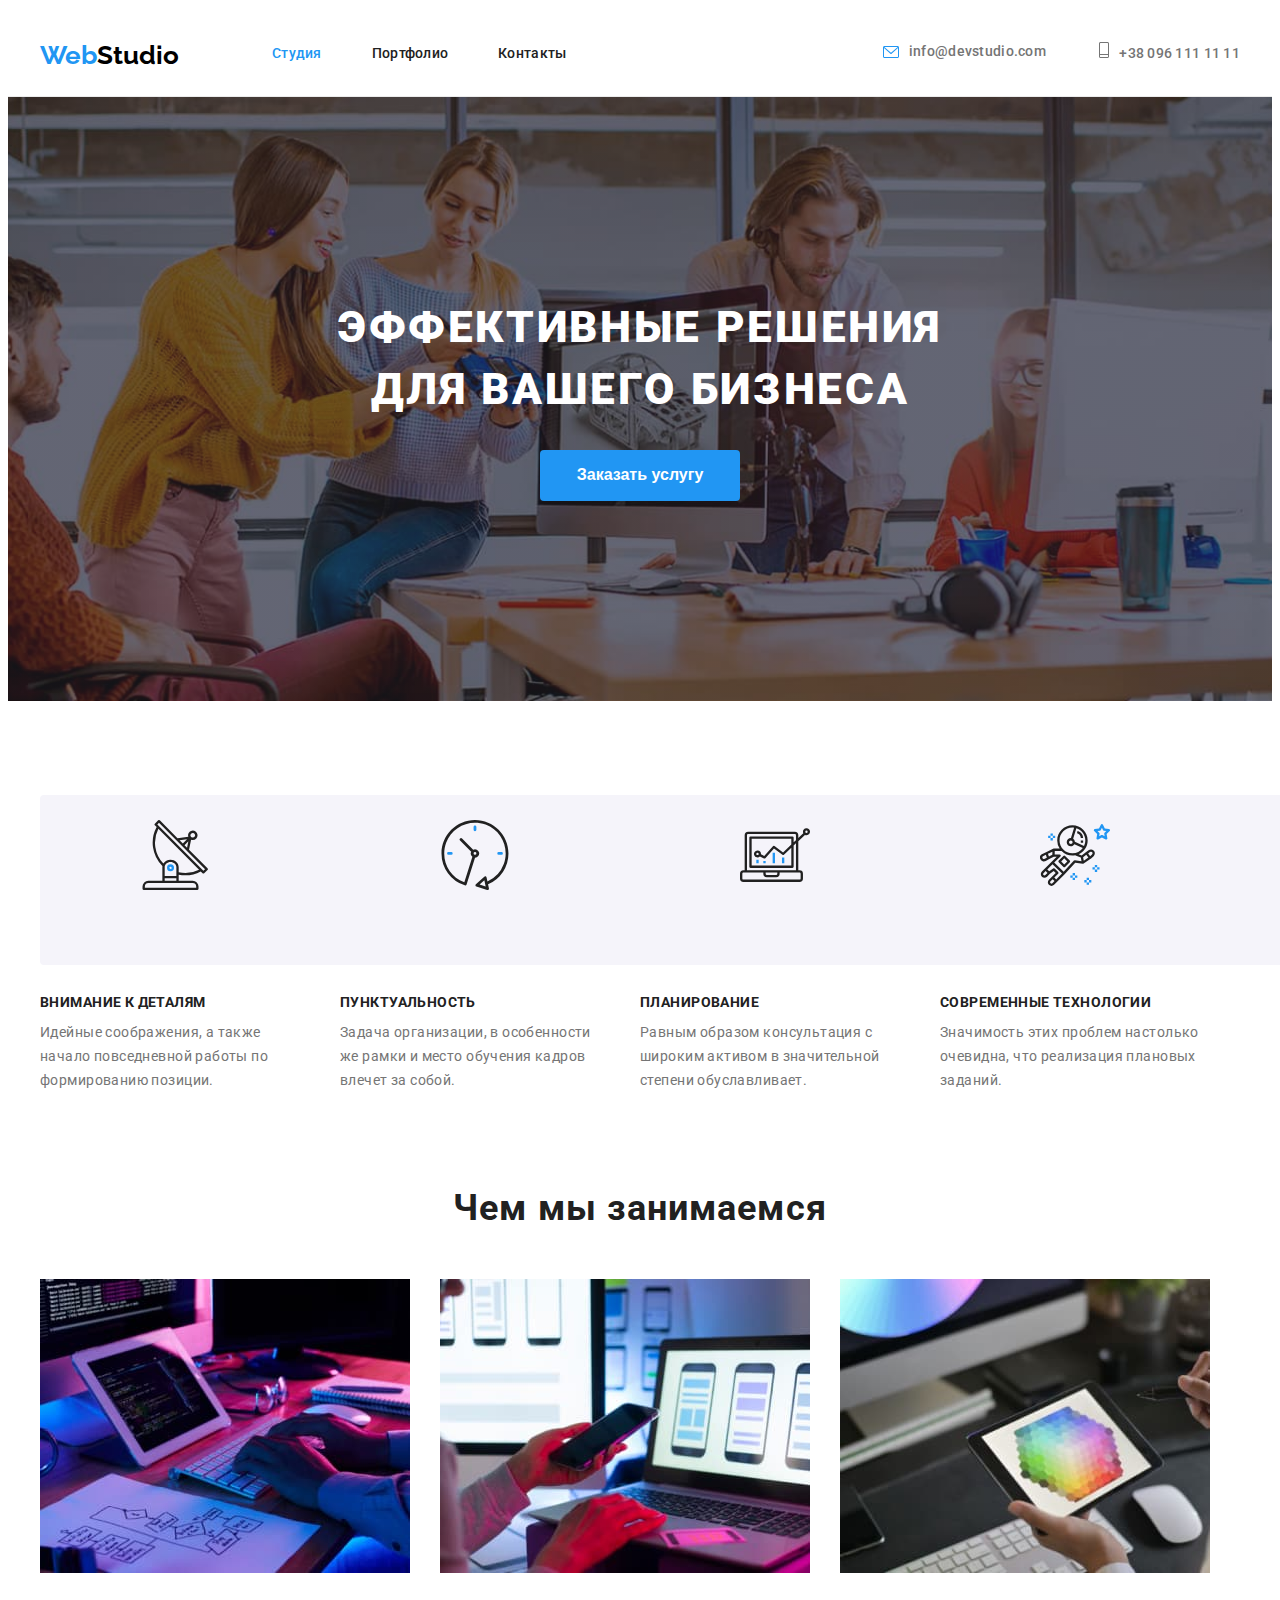
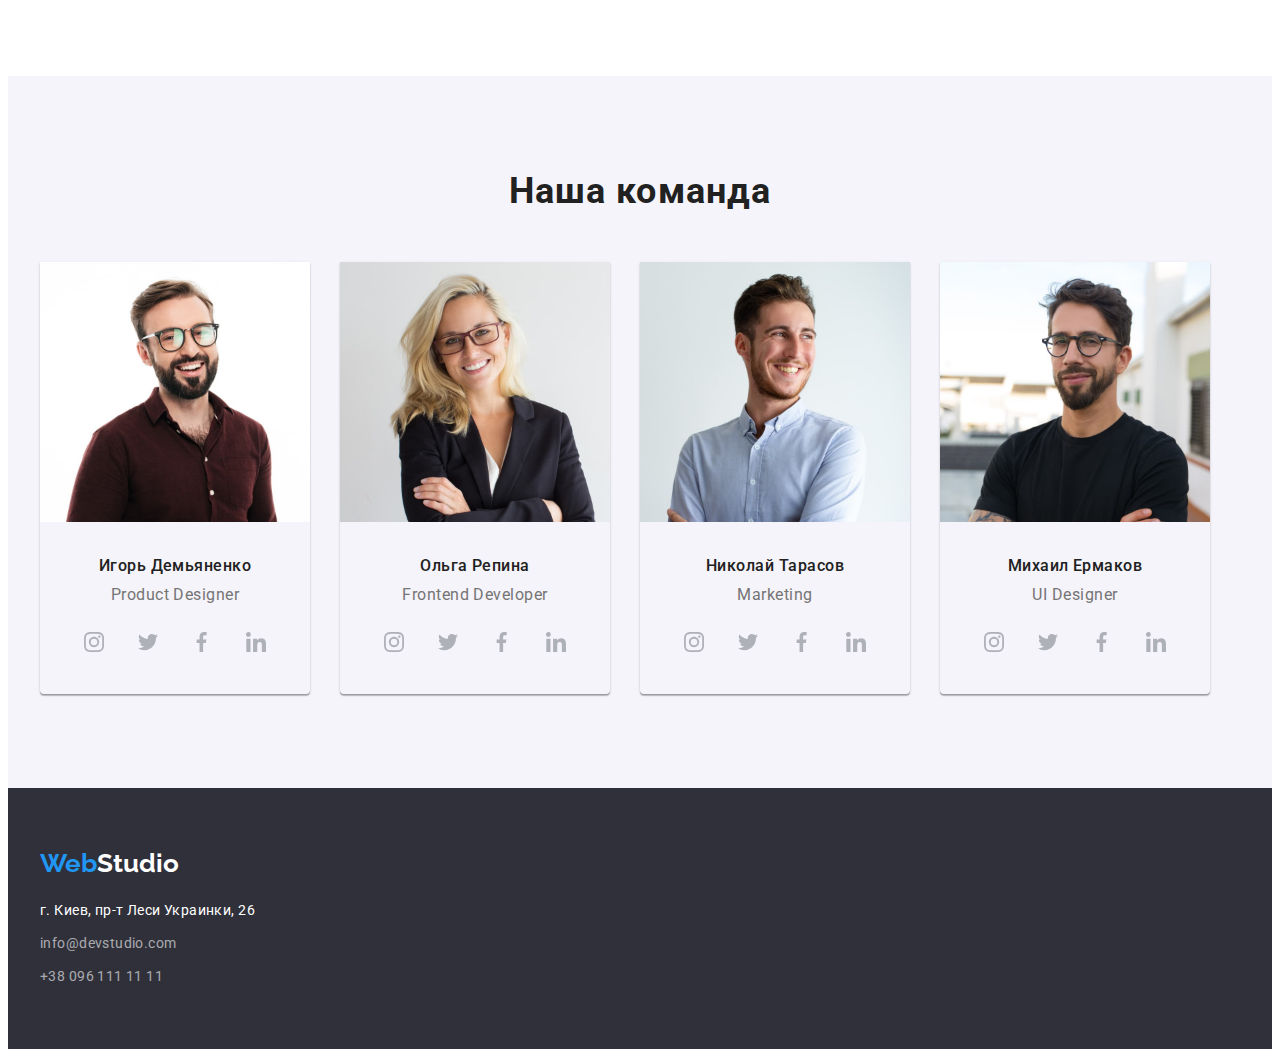
==== index.html @ ce4484c9 "начал расставлять иконки" ====
<!DOCTYPE html>
<html lang="ru">
<head>
    <meta charset="UTF-8">
    <meta http-equiv="X-UA-Compatible" content="IE=edge">
    <meta name="viewport" content="width=device-width, initial-scale=1.0">
        <title>Студия</title>
    <link rel="preconnect" href="https://fonts.gstatic.com" crossorigin>
    <link href="https://fonts.googleapis.com/css2?family=Raleway:ital,wght@0,700;1,700&family=Roboto:ital,wght@0,400;0,500;0,700;0,900;1,400;1,500;1,700;1,900&display=swap" rel="stylesheet"/>
    <link rel="stylesheet" href="https://cdnjs.cloudflare.com/ajax/libs/modern-normalize/1.1.0/modern-normalize.min.css"
        integrity="sha512-wpPYUAdjBVSE4KJnH1VR1HeZfpl1ub8YT/NKx4PuQ5NmX2tKuGu6U/JRp5y+Y8XG2tV+wKQpNHVUX03MfMFn9Q=="
        crossorigin="anonymous" referrerpolicy="no-referrer" />
    <link rel="stylesheet" href="./css/styles.css" />
</head>
<body>
<!--Шапка сайта-->
<header class="header">
    <div class="container header-container">
    <nav class="main-nav">
        <a href="./index.html" class="logo">
            <span class="web" lang="en">Web</span><span lang="en" class="studio">Studio</span>
        </a>

        <ul class="site-nav">
            <li class="nav-item"><a class="activ-page title" href="./index.html">Студия</a></li>
            <li class="nav-item"><a class="title" href="./portfolio.html">Портфолио</a></li>
            <li class="nav-item"><a class="title" href="">Контакты</a></li>
        </ul>
    </nav>
    <div class="header-contacts">
        <ul class="contacts">
            <li class="contacts-item">
                <a class="title title-mail" href="mailto:info@devstudio.com">
                    <svg class="icon-mail">
                        <use href="./images/sprite.svg#icon-mail" width="16" height="16"></use>
                    </svg>
                    info@devstudio.com
                </a>
            </li>
            <li class="contacts-item">
                <a class="title" href="tel:+380961111111">
                    <svg class="icon-phone">
                    <use href="./images/sprite.svg#icon-phone" width="16" height="16"></use>
                    </svg>
                    +38 096 111 11 11
                </a>
            </li>
        </ul>
    </div>
    </div>
</header>
<!--Основной контент-->
<main>
    <!--Герой-->
    <section class="hero">
       <div class="container hero-container">
        <h1 class="hero-title">Эффективные решения<br> для вашего бизнеса</h1>
        <button type="button" class="button-primary">Заказать услугу</button>
        </div>
    </section> 
    <!--Преимущества--> 
    <section class="section features">
        <div class="container features-container">
        <ul class="features-list">
            <li>
                <div class="icon-box">
                    <svg class="icon-antenna">
                        <use href="./images/sprite.svg#icon-antenna" width="70" height="70"></use>
                    </svg>
                </div>
                <h3 class="features-title">Внимание к деталям</h3>
                <p>
                    Идейные соображения, а также начало повседневной работы по формированию позиции.
                </p>
            </li>
            <li>
                <div class="icon-box">
                    <svg class="icon-antenna">
                        <use href="./images/sprite.svg#icon-clock" width="70" height="70"></use>
                    </svg>
                </div>
                <h3 class="features-title">Пунктуальность</h3>
                <p>
                    Задача организации, в особенности же рамки и место обучения кадров влечет за собой.
                </p>
            </li>
            <li>
                <div class="icon-box">
                    <svg class="icon-antenna">
                        <use href="./images/sprite.svg#icon-laptop" width="70" height="70"></use>
                    </svg>
                </div>
                <h3 class="features-title">Планирование</h3>
                <p>
                    Равным образом консультация с широким активом в значительной степени обуславливает.
                </p>
            </li>
            <li>
                <div class="icon-box">
                    <svg class="icon-antenna">
                        <use href="./images/sprite.svg#icon-astronaut" width="70" height="70"></use>
                    </svg>
                </div>
                <h3 class="features-title">Современные технологии</h3>
                <p>
                    Значимость этих проблем настолько очевидна, что реализация плановых заданий.
                </p>
            </li>

        </ul>
        </div>
    </section> 
    <!--Чем мы занимаемся-->
    <section class="section work">
        <div class="container work-container">
        <h2 class="work-name">Чем мы занимаемся</h2>
            <ul class="work-title">
                <li>
                    <img src="./images/box1.jpg" alt="Вёрстка" width="370"/>
                </li>
                <li>
                    <img src="./images/box2.jpg" alt="Маркетинг" width="370"/>
                </li>
                <li>
                    <img src="./images/box3.jpg" alt="Дизайн" width="370"/>
                </li>
            </ul>
            </div>
    </section>
    <!--Команда-->
    <section class="section team">
        <div class="container">
        <h2>Наша команда</h2>
        <ul class="team-list">
           <li class="teammate">
               <img src="./images/img.jpg" alt="продуктовый дизайнер" width="270"/>
               <div class="team-name">
               <h3>Игорь Демьяненко</h3>
               <p lang="en">
                Product Designer
               </p>
            <ul class="teammate-social-list list">
                <li class="teammate-social-item">
                    <a href="" class="teammate-social-link">
                        <svg class="teammate-social-icon" width="20" height="20">
                            <use href="./images/sprite.svg#icon-instagram"></use>
                        </svg>
                    </a>
                </li>
                <li class="teammate-social-item">
                    <a href="" class="teammate-social-link">
                        <svg class="teammate-social-icon" width="20" height="20">
                            <use href="./images/sprite.svg#icon-twitter"></use>
                        </svg></a>
                </li>
                <li class="teammate-social-item">
                    <a href="" class="teammate-social-link">
                        <svg class="teammate-social-icon" width="20" height="20">
                            <use href="./images/sprite.svg#icon-facebook"></use>
                        </svg></a>
                </li>
                <li class="teammate-social-item">
                    <a href="" class="teammate-social-link">
                        <svg class="teammate-social-icon" width="20" height="20">
                            <use href="./images/sprite.svg#icon-linkedin"></use>
                        </svg></a>
                </li>
            </ul>
            </div>
           </li> 
            <li class="teammate">
               <img src="./images/img1.jpg" alt="фронт энд разработчик" width="270"/>
            <div class="team-name">   
               <h3>Ольга Репина</h3>
               <p lang="en">
                Frontend Developer
               </p>
            <ul class="teammate-social-list list">
                <li class="teammate-social-item">
                    <a href="" class="teammate-social-link">
                        <svg class="teammate-social-icon" width="20" height="20">
                            <use href="./images/sprite.svg#icon-instagram"></use>
                        </svg>
                    </a>
                </li>
                <li class="teammate-social-item">
                    <a href="" class="teammate-social-link">
                        <svg class="teammate-social-icon" width="20" height="20">
                            <use href="./images/sprite.svg#icon-twitter"></use>
                        </svg></a>
                </li>
                <li class="teammate-social-item">
                    <a href="" class="teammate-social-link">
                        <svg class="teammate-social-icon" width="20" height="20">
                            <use href="./images/sprite.svg#icon-facebook"></use>
                        </svg></a>
                </li>
                <li class="teammate-social-item">
                    <a href="" class="teammate-social-link">
                        <svg class="teammate-social-icon" width="20" height="20">
                            <use href="./images/sprite.svg#icon-linkedin"></use>
                        </svg></a>
                </li>
            </ul>
            </div>
           </li>
            <li class="teammate">
               <img src="./images/img2.jpg" alt="маркетолог" width="270"/>
            <div class="team-name">   
               <h3>Николай Тарасов</h3>
               <p lang="en">
                Marketing
               </p>
            <ul class="teammate-social-list list">
                <li class="teammate-social-item">
                    <a href="" class="teammate-social-link">
                        <svg class="teammate-social-icon" width="20" height="20">
                            <use href="./images/sprite.svg#icon-instagram"></use>
                        </svg>
                    </a>
                </li>
                <li class="teammate-social-item">
                    <a href="" class="teammate-social-link">
                        <svg class="teammate-social-icon" width="20" height="20">
                            <use href="./images/sprite.svg#icon-twitter"></use>
                        </svg></a>
                </li>
                <li class="teammate-social-item">
                    <a href="" class="teammate-social-link">
                        <svg class="teammate-social-icon" width="20" height="20">
                            <use href="./images/sprite.svg#icon-facebook"></use>
                        </svg></a>
                </li>
                <li class="teammate-social-item">
                    <a href="" class="teammate-social-link">
                        <svg class="teammate-social-icon" width="20" height="20">
                            <use href="./images/sprite.svg#icon-linkedin"></use>
                        </svg></a>
                </li>
            </ul>
            </div>
           </li>
            <li class="teammate">
            <img src="./images/img3.jpg" alt="графический дизайнер" width="270"/>
           <div class="team-name">
            <h3>Михаил Ермаков</h3>
            <p lang="en">
                UI Designer
            </p>
            <ul class="teammate-social-list list">
                <li class="teammate-social-item">
                    <a href="" class="teammate-social-link">
                        <svg class="teammate-social-icon" width="20" height="20">
                            <use href="./images/sprite.svg#icon-instagram"></use>
                        </svg>
                    </a>
                </li>
                <li class="teammate-social-item">
                    <a href="" class="teammate-social-link">
                        <svg class="teammate-social-icon" width="20" height="20">
                            <use href="./images/sprite.svg#icon-twitter"></use>
                        </svg></a>
                </li>
                <li class="teammate-social-item">
                    <a href="" class="teammate-social-link">
                        <svg class="teammate-social-icon" width="20" height="20">
                            <use href="./images/sprite.svg#icon-facebook"></use>
                        </svg></a>
                </li>
                <li class="teammate-social-item">
                    <a href="" class="teammate-social-link">
                        <svg class="teammate-social-icon" width="20" height="20">
                            <use href="./images/sprite.svg#icon-linkedin"></use>
                        </svg></a>
                </li>
            </ul>
        </div>
            </li>
        </ul>
        </div>
    </section>
</main>

<!--Футер-->
<footer class="footer">
    <div class="container">
    <a href="./index.html" class="logo footer-logo">
        <span class="web" lang="en">Web</span><span lang="en" class="studio">Studio</span>
    </a>
    <ul class="footer-list">
        <li><address class="address">г. Киев, пр-т Леси Украинки, 26</address></li>
        <li><a href="mailto:info@devstudio.com" class="footer-contacts">info@devstudio.com</a></li>
        <li><a href="tel:+380961111111" class="footer-contacts">+38 096 111 11 11</a></li>
    </ul>
    </div>
</footer>
</body>
</html>
---- css/styles.css ----
:root {
  --primary-bg-color: white;
  --secondary-bg-color: #2f303a;
  --tertiary-bg-color: #f5f4fa;
  --primary-text-color: #757575;
  --secondary-text-color: #212121;
  --accent-color: #2196f3;
  --tertiary-text-color: #ffffff;
}
h1,
h2,
h3,
h4,
h5,
h6 {
  color: var(--secondary-text-color);
  margin: 0;
}
img {
  max-width: 100%;
  height: auto;
}
p {
  margin: 0;
}
ul {
  margin: 0;
  padding: 0;
}
a {
  text-decoration: none;
}
.section {
  padding-top: 94px;
  padding-bottom: 94px;
}
.container {
  width: 1200px;
  padding-left: 15px;
  padding-right: 15px;
  margin: 0 auto;
}
body {
  background-color: var(--primary-bg-color);
  color: var(--primary-text-color);

  font-family: Roboto, sans-serif;
}
li {
  list-style-type: none;
}
/*Header*/
.header {
  border-bottom: 1px solid #ececec;
}
.header-container {
  display: flex;
  align-items: center;
}
.main-nav {
  display: flex;
  align-items: center;
}
.logo {
  display: block;
  font-family: Raleway;
  font-weight: bold;
  font-size: 26px;
  line-height: 1.2;
  color: #000;

  margin-right: 93px;
  padding-top: 32px;
  padding-bottom: 25px;
}
.web {
  color: var(--accent-color);
}
.site-nav {
  display: flex;
}
.site-nav .title {
  font-weight: 500;
  font-size: 14px;
  line-height: 1.14;
  letter-spacing: 0.02em;
  color: var(--secondary-text-color);

  padding-top: 32px;
  padding-bottom: 32px;
}
.nav-item {
  margin-right: 50px;
}
.nav-item:last-child {
  margin-right: 0;
}
.site-nav .title:focus {
  color: var(--accent-color);
}
.site-nav .title:hover {
  color: var(--accent-color);
}
.contacts {
  display: flex;
  align-items: center;
}
.header-contacts {
  margin-left: auto;
}
.contacts-item {
  margin-right: 50px;
}
.contacts-item:last-child {
  margin-right: 0;
}

.contacts .title {
  color: var(--primary-text-color);
  font-weight: 500;
  font-size: 14px;
  line-height: 1.14;
  letter-spacing: 0.02em;

  padding-top: 32px;
  padding-bottom: 32px;
}
.contacts .title:focus {
  color: var(--accent-color);
}
.contacts .title:hover {
  color: var(--accent-color);
}
.site-nav .activ-page {
  color: var(--accent-color);
}
.icon-mail {
  width: 16px;
  height: 16px;
  fill: currentColor;
  margin-right: 10px;
}
.title-mail {
  display: flex;
  align-items: center;
}
.icon-phone {
  width: 16px;
  height: 16px;
  fill: currentColor;
  margin-right: 4px;
}

/*Hero*/
.hero {
  background-color: var(--secondary-bg-color);
  margin: 0;
  padding-top: 200px;
  padding-bottom: 200px;
  background-image: linear-gradient(
      to right,
      rgba(47, 48, 58, 0.4),
      rgba(47, 48, 58, 0.4)
    ),
    url("../images/hero-bg.jpg");
  background-repeat: no-repeat;
  background-position: center;
  background-size: cover;
}
.hero-container {
  text-align: center;
}
.hero-title {
  padding-bottom: 30px;
}
.hero .hero-title {
  font-weight: 900;
  font-size: 44px;
  line-height: 1.4;
  text-align: center;
  letter-spacing: 0.06em;
  text-transform: uppercase;
  color: var(--tertiary-text-color);
}
.button-primary {
  font-weight: bold;
  font-size: 16px;
  line-height: 1.9;
  color: var(--tertiary-text-color);
  background-color: var(--accent-color);
  cursor: pointer;

  min-width: 200px;
  padding-top: 10px;
  padding-bottom: 10px;
  padding-right: 32px;
  padding-left: 32px;
  border-radius: 4px;
  border: none;
}
/*Features*/
.features-list {
  display: flex;
}
.features h3 {
  font-weight: bold;
  font-size: 14px;
  line-height: 1.14;
  letter-spacing: 0.03em;
  text-transform: uppercase;
}
.features p {
  font-size: 14px;
  line-height: 1.71;
  letter-spacing: 0.03em;
}
.features-list li {
  width: 270px;
}
.features-list li:not(:last-child) {
  margin-right: 30px;
}
.features-title {
  margin-bottom: 10px;
}
.icon-box {
  width: 270px;
  height: 120px;
  padding-top: 25px;
  padding-bottom: 25px;
  padding-left: 100px;
  padding-right: 100px;
  margin-bottom: 30px;
  border-radius: 4px;
  background-color: var(--tertiary-bg-color);
}
/*Work*/
.work,
.team h2 {
  font-weight: bold;
  font-size: 36px;
  line-height: 1.17;
  text-align: center;
  letter-spacing: 0.03em;

  padding-top: 0;
}
.work-container h2 {
  margin-bottom: 50px;
}
.work-name {
  font-weight: bold;
  font-size: 36px;
  line-height: 1, 17;
  text-align: center;
  letter-spacing: 0.03em;
}
.work-title {
  display: flex;
}
.work-title li:not(:last-child) {
  margin-right: 30px;
}
/*Team*/
.team {
  background-color: var(--tertiary-bg-color);
}
.team h2 {
  margin-bottom: 50px;
}
.team-list {
  display: flex;
}
.team-list .teammate:not(:last-child) {
  margin-right: 30px;
}
.team-list .teammate {
  box-shadow: 0px 1px 3px rgba(0, 0, 0, 0.12), 0px 1px 1px rgba(0, 0, 0, 0.14),
    0px 2px 1px rgba(0, 0, 0, 0.2);
  border-radius: 0px 0px 4px 4px;
}
.team h3 {
  font-weight: 500;
  font-size: 16px;
  line-height: 1.2;
  text-align: center;
  letter-spacing: 0.03em;
  margin-bottom: 10px;
}
.team p {
  font-size: 16px;
  line-height: 1.2;
  text-align: center;
  letter-spacing: 0.03em;
  margin-bottom: 16px;
}
.team-name {
  padding-top: 30px;
  padding-bottom: 30px;
}
.teammate-social-list {
  display: flex;
  justify-content: center;
}
.teammate-social-item {
  width: 44px;
  height: 44px;
}
.teammate-social-item + .teammate-social-item {
  margin-left: 10px;
}
.teammate-social-link {
  width: 100%;
  height: 100%;
  border-radius: 50%;
  display: flex;
  align-items: center;
  justify-content: center;
  fill: #afb1b8;
}
.teammate-social-link:hover,
.teammate-social-link:focus {
  background-color: var(--accent-color);
}

.teammate-social-link:hover .teammate-social-icon,
.teammate-social-link:focus .teammate-social-icon {
  fill: var(--tertiary-text-color);
}

/*Footer*/
.footer {
  background-color: var(--secondary-bg-color);
  padding-top: 60px;
  padding-bottom: 60px;
}

.footer .logo {
  display: block;
  margin-bottom: 20px;
}
.footer-logo {
  padding: 0;
}
.footer .studio {
  color: var(--tertiary-text-color);
}
.address {
  font-style: normal;
  font-size: 14px;
  line-height: 1.71;
  letter-spacing: 0.03em;
  color: var(--tertiary-text-color);
}
.footer-contacts {
  font-size: 14px;
  line-height: 1.71;
  letter-spacing: 0.03em;
  color: rgba(255, 255, 255, 0.6);
}
.footer-list li:not(:last-child) {
  padding-bottom: 9px;
}
/*Portfolio page*/

/*buttons*/
.btn-portfolio {
  display: flex;
  justify-content: center;
  margin-bottom: 50px;
}
.btn-portfolio li:not(:last-child) {
  margin-right: 8px;
}
.filter {
  background-color: var(--tertiary-bg-color);
  color: var(--secondary-text-color);

  font-family: inherit;
  font-style: normal;
  font-weight: 500;
  font-size: 16px;
  line-height: 1.62;
  text-align: center;
  letter-spacing: 0.03em;
  cursor: pointer;

  display: block;
  padding-top: 6px;
  padding-bottom: 6px;
  padding-right: 22px;
  padding-left: 22px;
  border-radius: 4px;
  border: none;
}
.activ,
.filter:focus,
.filter:hover {
  background-color: var(--accent-color);
  color: var(--tertiary-text-color);
}

.exmpls {
  display: flex;
  flex-wrap: wrap;
}
.exmpls li {
  width: 370px;
  border: 1px solid #eeeeee;
  margin-right: 30px;
  margin-bottom: 30px;
}
.exmpls li:nth-child(3n) {
  margin-right: 0;
}
.exmpls li:nth-last-child(-n + 3) {
  margin-bottom: 0;
}
.exmpls-about {
  padding-top: 20px;
  padding-bottom: 20px;
  padding-right: 24px;
  padding-left: 24px;
}
.project h3 {
  font-weight: bold;
  font-size: 18px;
  line-height: 2;
  letter-spacing: 0.06em;
}
.project p {
  font-size: 16px;
  line-height: 1.87;
  letter-spacing: 0.03em;
  color: var(--primary-text-color);
}
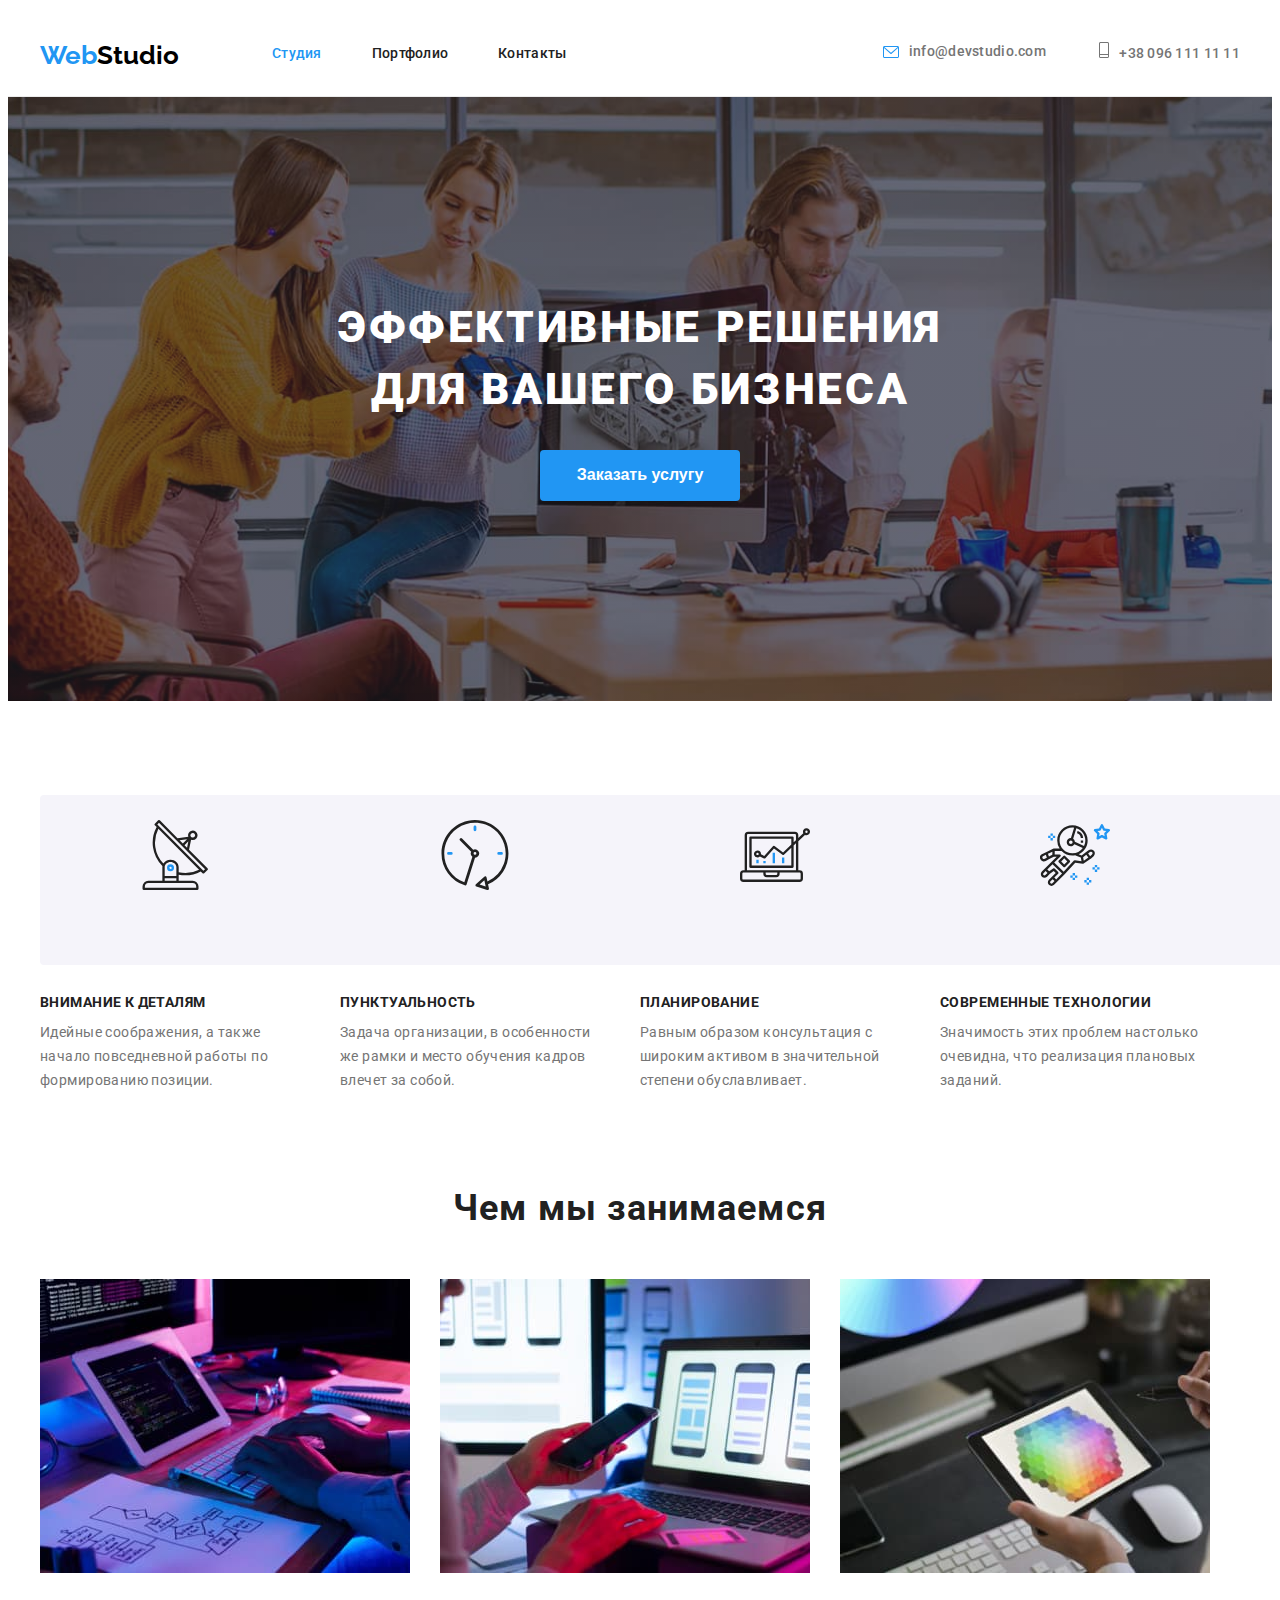
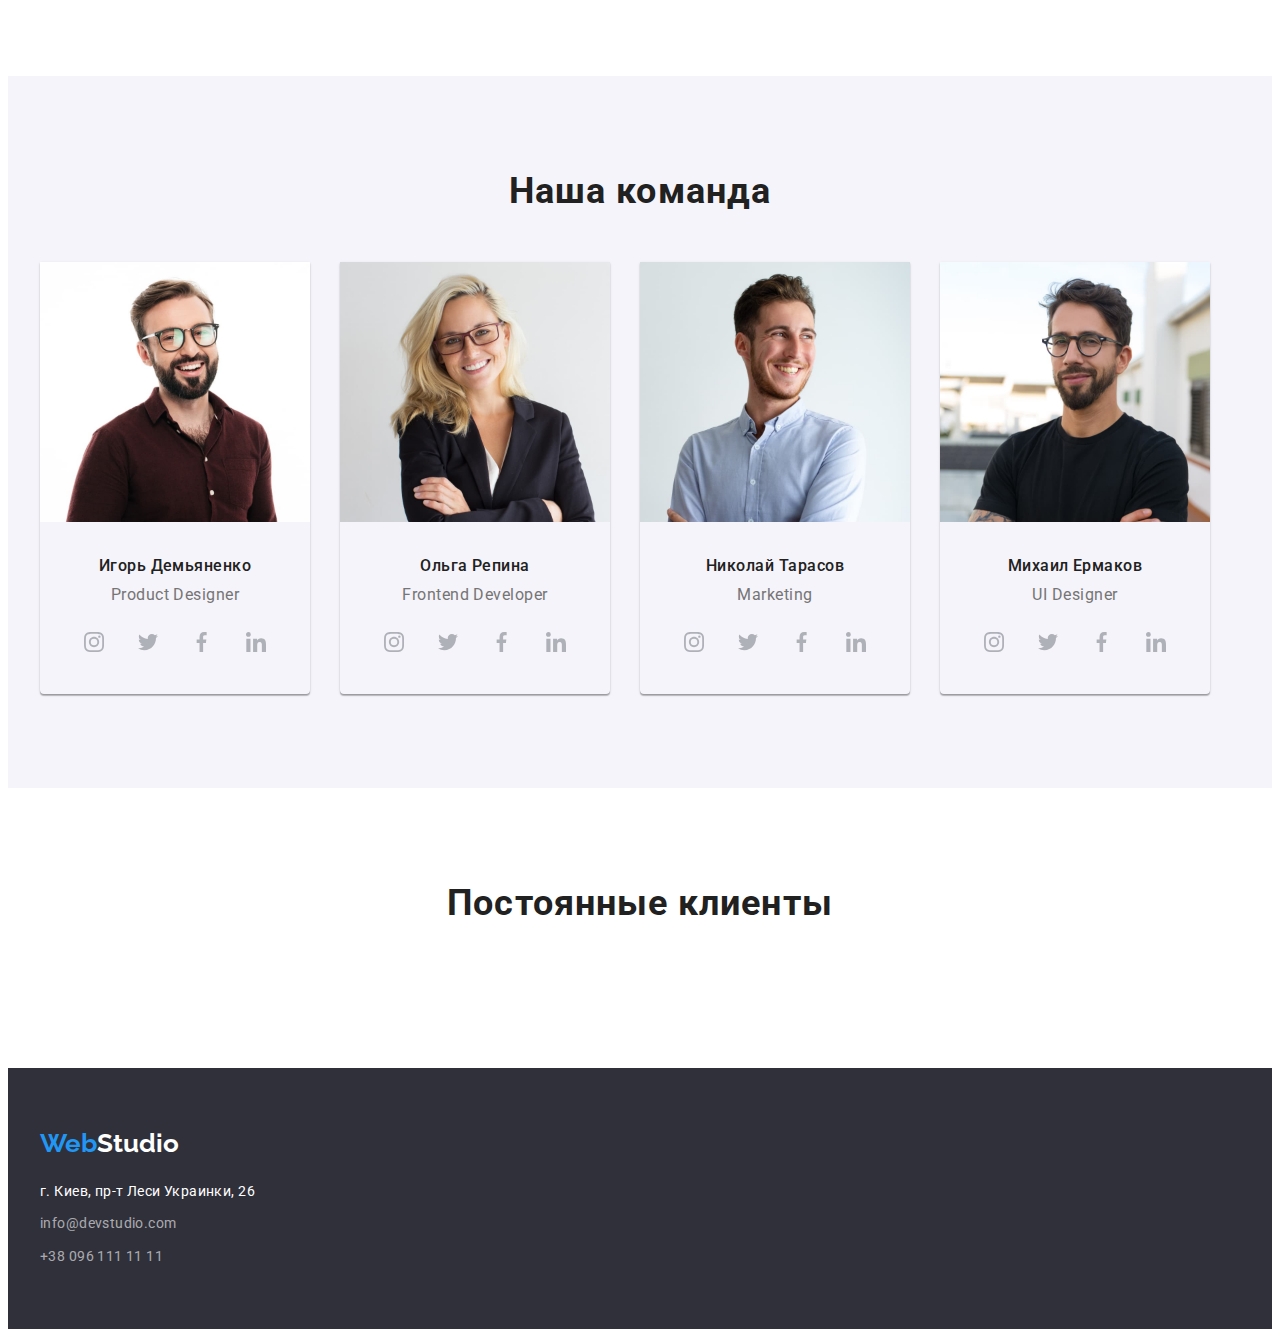
==== commit 5ea234fa: "правки" ====
--- a/index.html
+++ b/index.html
@@ -279,6 +279,18 @@
         </ul>
         </div>
     </section>
+    <section class="section">
+        <h2 class="clients">Постоянные клиенты</h2>
+        <ul>
+            <li></li>
+            <li></li>
+            <li></li>
+            <li></li>
+            <li></li>
+            <li></li>
+        </ul>
+    </section>
+
 </main>
 
 <!--Футер-->
--- a/css/styles.css
+++ b/css/styles.css
@@ -327,6 +327,16 @@
 .teammate-social-link:focus .teammate-social-icon {
   fill: var(--tertiary-text-color);
 }
+/*Clients*/
+.clients {
+  font-weight: bold;
+  font-size: 36px;
+  line-height: 1.17;
+  text-align: center;
+  letter-spacing: 0.03em;
+  color: var(--secondary-text-color);
+  margin-bottom: 50px;
+}
 
 /*Footer*/
 .footer {
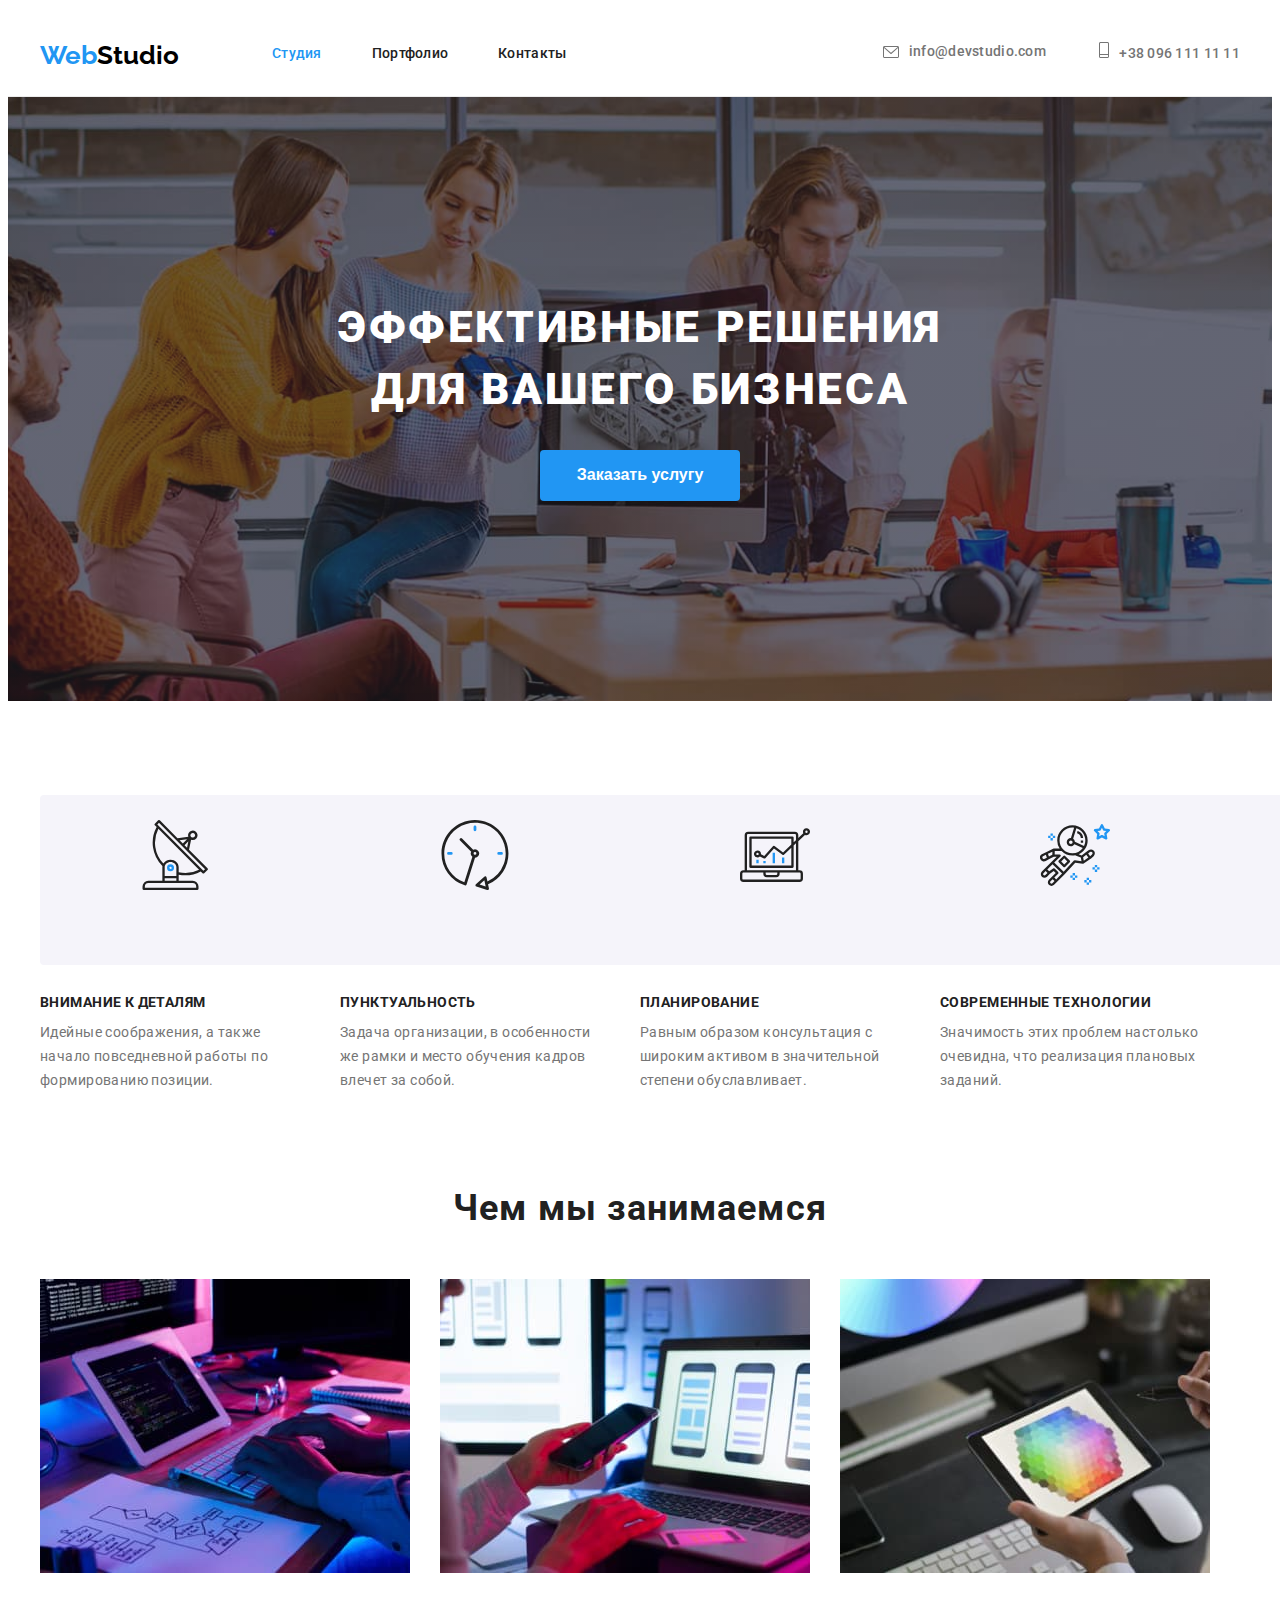
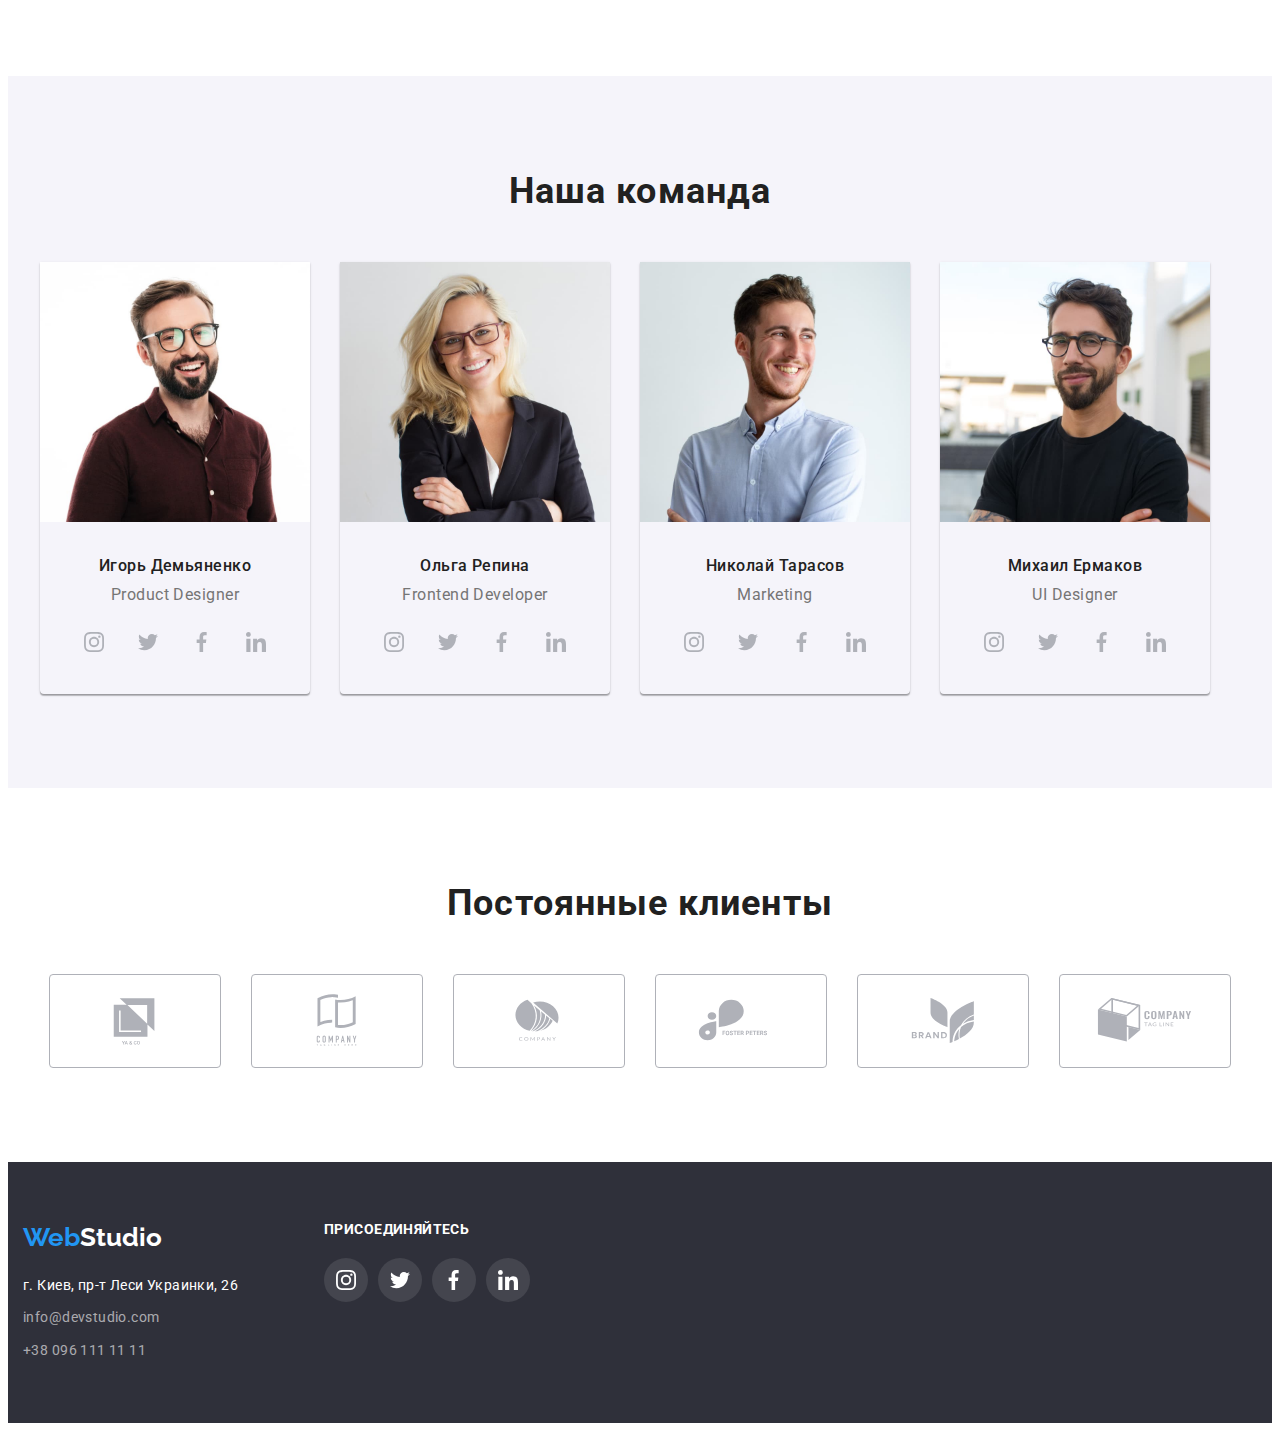
==== commit 749aec5f: "finish" ====
--- a/index.html
+++ b/index.html
@@ -32,7 +32,7 @@
             <li class="contacts-item">
                 <a class="title title-mail" href="mailto:info@devstudio.com">
                     <svg class="icon-mail">
-                        <use href="./images/sprite.svg#icon-mail" width="16" height="16"></use>
+                        <use href="./images/icons.svg#icon-mail" width="16" height="16"></use>
                     </svg>
                     info@devstudio.com
                 </a>
@@ -40,7 +40,7 @@
             <li class="contacts-item">
                 <a class="title" href="tel:+380961111111">
                     <svg class="icon-phone">
-                    <use href="./images/sprite.svg#icon-phone" width="16" height="16"></use>
+                    <use href="./images/icons.svg#icon-phone" width="16" height="16"></use>
                     </svg>
                     +38 096 111 11 11
                 </a>
@@ -65,7 +65,7 @@
             <li>
                 <div class="icon-box">
                     <svg class="icon-antenna">
-                        <use href="./images/sprite.svg#icon-antenna" width="70" height="70"></use>
+                        <use href="./images/icons.svg#icon-antenna" width="70" height="70"></use>
                     </svg>
                 </div>
                 <h3 class="features-title">Внимание к деталям</h3>
@@ -76,7 +76,7 @@
             <li>
                 <div class="icon-box">
                     <svg class="icon-antenna">
-                        <use href="./images/sprite.svg#icon-clock" width="70" height="70"></use>
+                        <use href="./images/icons.svg#icon-clock" width="70" height="70"></use>
                     </svg>
                 </div>
                 <h3 class="features-title">Пунктуальность</h3>
@@ -87,7 +87,7 @@
             <li>
                 <div class="icon-box">
                     <svg class="icon-antenna">
-                        <use href="./images/sprite.svg#icon-laptop" width="70" height="70"></use>
+                        <use href="./images/icons.svg#icon-laptop" width="70" height="70"></use>
                     </svg>
                 </div>
                 <h3 class="features-title">Планирование</h3>
@@ -98,7 +98,7 @@
             <li>
                 <div class="icon-box">
                     <svg class="icon-antenna">
-                        <use href="./images/sprite.svg#icon-astronaut" width="70" height="70"></use>
+                        <use href="./images/icons.svg#icon-astronaut" width="70" height="70"></use>
                     </svg>
                 </div>
                 <h3 class="features-title">Современные технологии</h3>
@@ -143,26 +143,26 @@
                 <li class="teammate-social-item">
                     <a href="" class="teammate-social-link">
                         <svg class="teammate-social-icon" width="20" height="20">
-                            <use href="./images/sprite.svg#icon-instagram"></use>
+                            <use href="./images/icons.svg#icon-instagram"></use>
                         </svg>
                     </a>
                 </li>
                 <li class="teammate-social-item">
                     <a href="" class="teammate-social-link">
                         <svg class="teammate-social-icon" width="20" height="20">
-                            <use href="./images/sprite.svg#icon-twitter"></use>
-                        </svg></a>
-                </li>
-                <li class="teammate-social-item">
-                    <a href="" class="teammate-social-link">
-                        <svg class="teammate-social-icon" width="20" height="20">
-                            <use href="./images/sprite.svg#icon-facebook"></use>
-                        </svg></a>
-                </li>
-                <li class="teammate-social-item">
-                    <a href="" class="teammate-social-link">
-                        <svg class="teammate-social-icon" width="20" height="20">
-                            <use href="./images/sprite.svg#icon-linkedin"></use>
+                            <use href="./images/icons.svg#icon-twitter"></use>
+                        </svg></a>
+                </li>
+                <li class="teammate-social-item">
+                    <a href="" class="teammate-social-link">
+                        <svg class="teammate-social-icon" width="20" height="20">
+                            <use href="./images/icons.svg#icon-facebook"></use>
+                        </svg></a>
+                </li>
+                <li class="teammate-social-item">
+                    <a href="" class="teammate-social-link">
+                        <svg class="teammate-social-icon" width="20" height="20">
+                            <use href="./images/icons.svg#icon-linkedin"></use>
                         </svg></a>
                 </li>
             </ul>
@@ -179,26 +179,26 @@
                 <li class="teammate-social-item">
                     <a href="" class="teammate-social-link">
                         <svg class="teammate-social-icon" width="20" height="20">
-                            <use href="./images/sprite.svg#icon-instagram"></use>
+                            <use href="./images/icons.svg#icon-instagram"></use>
                         </svg>
                     </a>
                 </li>
                 <li class="teammate-social-item">
                     <a href="" class="teammate-social-link">
                         <svg class="teammate-social-icon" width="20" height="20">
-                            <use href="./images/sprite.svg#icon-twitter"></use>
-                        </svg></a>
-                </li>
-                <li class="teammate-social-item">
-                    <a href="" class="teammate-social-link">
-                        <svg class="teammate-social-icon" width="20" height="20">
-                            <use href="./images/sprite.svg#icon-facebook"></use>
-                        </svg></a>
-                </li>
-                <li class="teammate-social-item">
-                    <a href="" class="teammate-social-link">
-                        <svg class="teammate-social-icon" width="20" height="20">
-                            <use href="./images/sprite.svg#icon-linkedin"></use>
+                            <use href="./images/icons.svg#icon-twitter"></use>
+                        </svg></a>
+                </li>
+                <li class="teammate-social-item">
+                    <a href="" class="teammate-social-link">
+                        <svg class="teammate-social-icon" width="20" height="20">
+                            <use href="./images/icons.svg#icon-facebook"></use>
+                        </svg></a>
+                </li>
+                <li class="teammate-social-item">
+                    <a href="" class="teammate-social-link">
+                        <svg class="teammate-social-icon" width="20" height="20">
+                            <use href="./images/icons.svg#icon-linkedin"></use>
                         </svg></a>
                 </li>
             </ul>
@@ -215,26 +215,26 @@
                 <li class="teammate-social-item">
                     <a href="" class="teammate-social-link">
                         <svg class="teammate-social-icon" width="20" height="20">
-                            <use href="./images/sprite.svg#icon-instagram"></use>
+                            <use href="./images/icons.svg#icon-instagram"></use>
                         </svg>
                     </a>
                 </li>
                 <li class="teammate-social-item">
                     <a href="" class="teammate-social-link">
                         <svg class="teammate-social-icon" width="20" height="20">
-                            <use href="./images/sprite.svg#icon-twitter"></use>
-                        </svg></a>
-                </li>
-                <li class="teammate-social-item">
-                    <a href="" class="teammate-social-link">
-                        <svg class="teammate-social-icon" width="20" height="20">
-                            <use href="./images/sprite.svg#icon-facebook"></use>
-                        </svg></a>
-                </li>
-                <li class="teammate-social-item">
-                    <a href="" class="teammate-social-link">
-                        <svg class="teammate-social-icon" width="20" height="20">
-                            <use href="./images/sprite.svg#icon-linkedin"></use>
+                            <use href="./images/icons.svg#icon-twitter"></use>
+                        </svg></a>
+                </li>
+                <li class="teammate-social-item">
+                    <a href="" class="teammate-social-link">
+                        <svg class="teammate-social-icon" width="20" height="20">
+                            <use href="./images/icons.svg#icon-facebook"></use>
+                        </svg></a>
+                </li>
+                <li class="teammate-social-item">
+                    <a href="" class="teammate-social-link">
+                        <svg class="teammate-social-icon" width="20" height="20">
+                            <use href="./images/icons.svg#icon-linkedin"></use>
                         </svg></a>
                 </li>
             </ul>
@@ -251,26 +251,26 @@
                 <li class="teammate-social-item">
                     <a href="" class="teammate-social-link">
                         <svg class="teammate-social-icon" width="20" height="20">
-                            <use href="./images/sprite.svg#icon-instagram"></use>
+                            <use href="./images/icons.svg#icon-instagram"></use>
                         </svg>
                     </a>
                 </li>
                 <li class="teammate-social-item">
                     <a href="" class="teammate-social-link">
                         <svg class="teammate-social-icon" width="20" height="20">
-                            <use href="./images/sprite.svg#icon-twitter"></use>
-                        </svg></a>
-                </li>
-                <li class="teammate-social-item">
-                    <a href="" class="teammate-social-link">
-                        <svg class="teammate-social-icon" width="20" height="20">
-                            <use href="./images/sprite.svg#icon-facebook"></use>
-                        </svg></a>
-                </li>
-                <li class="teammate-social-item">
-                    <a href="" class="teammate-social-link">
-                        <svg class="teammate-social-icon" width="20" height="20">
-                            <use href="./images/sprite.svg#icon-linkedin"></use>
+                            <use href="./images/icons.svg#icon-twitter"></use>
+                        </svg></a>
+                </li>
+                <li class="teammate-social-item">
+                    <a href="" class="teammate-social-link">
+                        <svg class="teammate-social-icon" width="20" height="20">
+                            <use href="./images/icons.svg#icon-facebook"></use>
+                        </svg></a>
+                </li>
+                <li class="teammate-social-item">
+                    <a href="" class="teammate-social-link">
+                        <svg class="teammate-social-icon" width="20" height="20">
+                            <use href="./images/icons.svg#icon-linkedin"></use>
                         </svg></a>
                 </li>
             </ul>
@@ -279,15 +279,52 @@
         </ul>
         </div>
     </section>
+    <!--Клиенты-->
     <section class="section">
-        <h2 class="clients">Постоянные клиенты</h2>
-        <ul>
-            <li></li>
-            <li></li>
-            <li></li>
-            <li></li>
-            <li></li>
-            <li></li>
+        <h2 class="client-title">Постоянные клиенты</h2>
+        <ul class="client-list">
+            <li class="client-item">
+                <a href="" class="client-link">
+                    <svg clclient-icon" width="106" height="60">
+                        <use href="./images/icons.svg#icon-client-1"></use>
+                    </svg>
+                </a>
+            </li>
+            <li class="client-item">
+                <a href="" class="client-link">
+                    <svg class="client-icon" width="106" height="60">
+                        <use href="./images/icons.svg#icon-client-2"></use>
+                    </svg>
+                </a>
+            </li>
+            <li class="client-item">
+                <a href="" class="client-link">
+                    <svg class="client-icon" width="106" height="60">
+                        <use href="./images/icons.svg#icon-client-3"></use>
+                    </svg>
+                </a>
+            </li>
+            <li class="client-item">
+                <a href="" class="client-link">
+                    <svg class="client-icon" width="106" height="60">
+                        <use href="./images/icons.svg#icon-client-4"></use>
+                    </svg>
+                </a>
+            </li>
+            <li class="client-item">
+                <a href="" class="client-link">
+                    <svg class="client-icon" width="106" height="60">
+                        <use href="./images/icons.svg#icon-client-5"></use>
+                    </svg>
+                </a>
+            </li>
+            <li class="client-item">
+                <a href="" class="client-link">
+                    <svg class="client-icon" width="106" height="60">
+                        <use href="./images/icons.svg#icon-client-6"></use>
+                    </svg>
+                </a>
+            </li>
         </ul>
     </section>
 
@@ -295,7 +332,7 @@
 
 <!--Футер-->
 <footer class="footer">
-    <div class="container">
+    <div class="container footer-container">
     <a href="./index.html" class="logo footer-logo">
         <span class="web" lang="en">Web</span><span lang="en" class="studio">Studio</span>
     </a>
@@ -305,6 +342,36 @@
         <li><a href="tel:+380961111111" class="footer-contacts">+38 096 111 11 11</a></li>
     </ul>
     </div>
+    <div class="join-container">
+        <h2 class="join-title">ПРИСОЕДИНЯЙТЕСЬ</h2>
+        <ul class="teammate-social-list list">
+            <li class="teammate-social-item">
+                <a href="" class="teammate-social-link join-link">
+                    <svg class="teammate-social-icon join-icon" width="20" height="20">
+                        <use href="./images/icons.svg#icon-instagram"></use>
+                    </svg>
+                </a>
+            </li>
+            <li class="teammate-social-item">
+                <a href="" class="teammate-social-link join-link">
+                    <svg class="teammate-social-icon join-icon" width="20" height="20">
+                        <use href="./images/icons.svg#icon-twitter"></use>
+                    </svg></a>
+            </li>
+            <li class="teammate-social-item">
+                <a href="" class="teammate-social-link join-link">
+                    <svg class="teammate-social-icon join-icon" width="20" height="20">
+                        <use href="./images/icons.svg#icon-facebook"></use>
+                    </svg></a>
+            </li>
+            <li class="teammate-social-item">
+                <a href="" class="teammate-social-link join-link">
+                    <svg class="teammate-social-icon join-icon" width="20" height="20">
+                        <use href="./images/icons.svg#icon-linkedin"></use>
+                    </svg></a>
+            </li>
+        </ul>
+    </div>
 </footer>
 </body>
 </html>--- a/css/styles.css
+++ b/css/styles.css
@@ -153,8 +153,10 @@
 
 /*Hero*/
 .hero {
+  max-width: 1600px;
   background-color: var(--secondary-bg-color);
-  margin: 0;
+  margin-left: auto;
+  margin-right: auto;
   padding-top: 200px;
   padding-bottom: 200px;
   background-image: linear-gradient(
@@ -328,7 +330,7 @@
   fill: var(--tertiary-text-color);
 }
 /*Clients*/
-.clients {
+.client-title {
   font-weight: bold;
   font-size: 36px;
   line-height: 1.17;
@@ -336,6 +338,29 @@
   letter-spacing: 0.03em;
   color: var(--secondary-text-color);
   margin-bottom: 50px;
+}
+.client-list {
+  display: flex;
+  justify-content: center;
+}
+
+.client-item + .client-item {
+  margin-left: 30px;
+}
+.client-link {
+  width: 170px;
+  height: 92px;
+  border: 1px solid #afb1b8;
+  border-radius: 4px;
+  display: flex;
+  align-items: center;
+  justify-content: center;
+  fill: #afb1b8;
+}
+.client-link:hover,
+.client-link:focus {
+  fill: var(--accent-color);
+  border-color: var(--accent-color);
 }
 
 /*Footer*/
@@ -343,6 +368,7 @@
   background-color: var(--secondary-bg-color);
   padding-top: 60px;
   padding-bottom: 60px;
+  display: flex;
 }
 
 .footer .logo {
@@ -371,6 +397,31 @@
 .footer-list li:not(:last-child) {
   padding-bottom: 9px;
 }
+.join-title {
+  font-weight: bold;
+  font-size: 14px;
+  line-height: 1.14;
+  letter-spacing: 0.03em;
+  text-transform: uppercase;
+  color: var(--tertiary-text-color);
+
+  margin-bottom: 20px;
+}
+.footer-container {
+  width: 231px;
+  margin: 0;
+  padding-right: 0;
+}
+.join-container {
+  margin-left: 70px;
+}
+.join-link {
+  background-color: #44454e;
+}
+.join-icon {
+  fill: var(--tertiary-text-color);
+}
+
 /*Portfolio page*/
 
 /*buttons*/
@@ -408,6 +459,8 @@
 .filter:hover {
   background-color: var(--accent-color);
   color: var(--tertiary-text-color);
+  box-shadow: 0px 3px 1px rgba(0, 0, 0, 0.1), 0px 1px 2px rgba(0, 0, 0, 0.08),
+    0px 2px 2px rgba(0, 0, 0, 0.12);
 }
 
 .exmpls {
@@ -444,3 +497,12 @@
   letter-spacing: 0.03em;
   color: var(--primary-text-color);
 }
+.project {
+  display: inline-block;
+  border: 1px solid #eeeeee;
+}
+.project:hover,
+:focus {
+  box-shadow: 0px 1px 1px rgba(0, 0, 0, 0.12), 0px 4px 4px rgba(0, 0, 0, 0.06),
+    1px 4px 6px rgba(0, 0, 0, 0.16);
+}
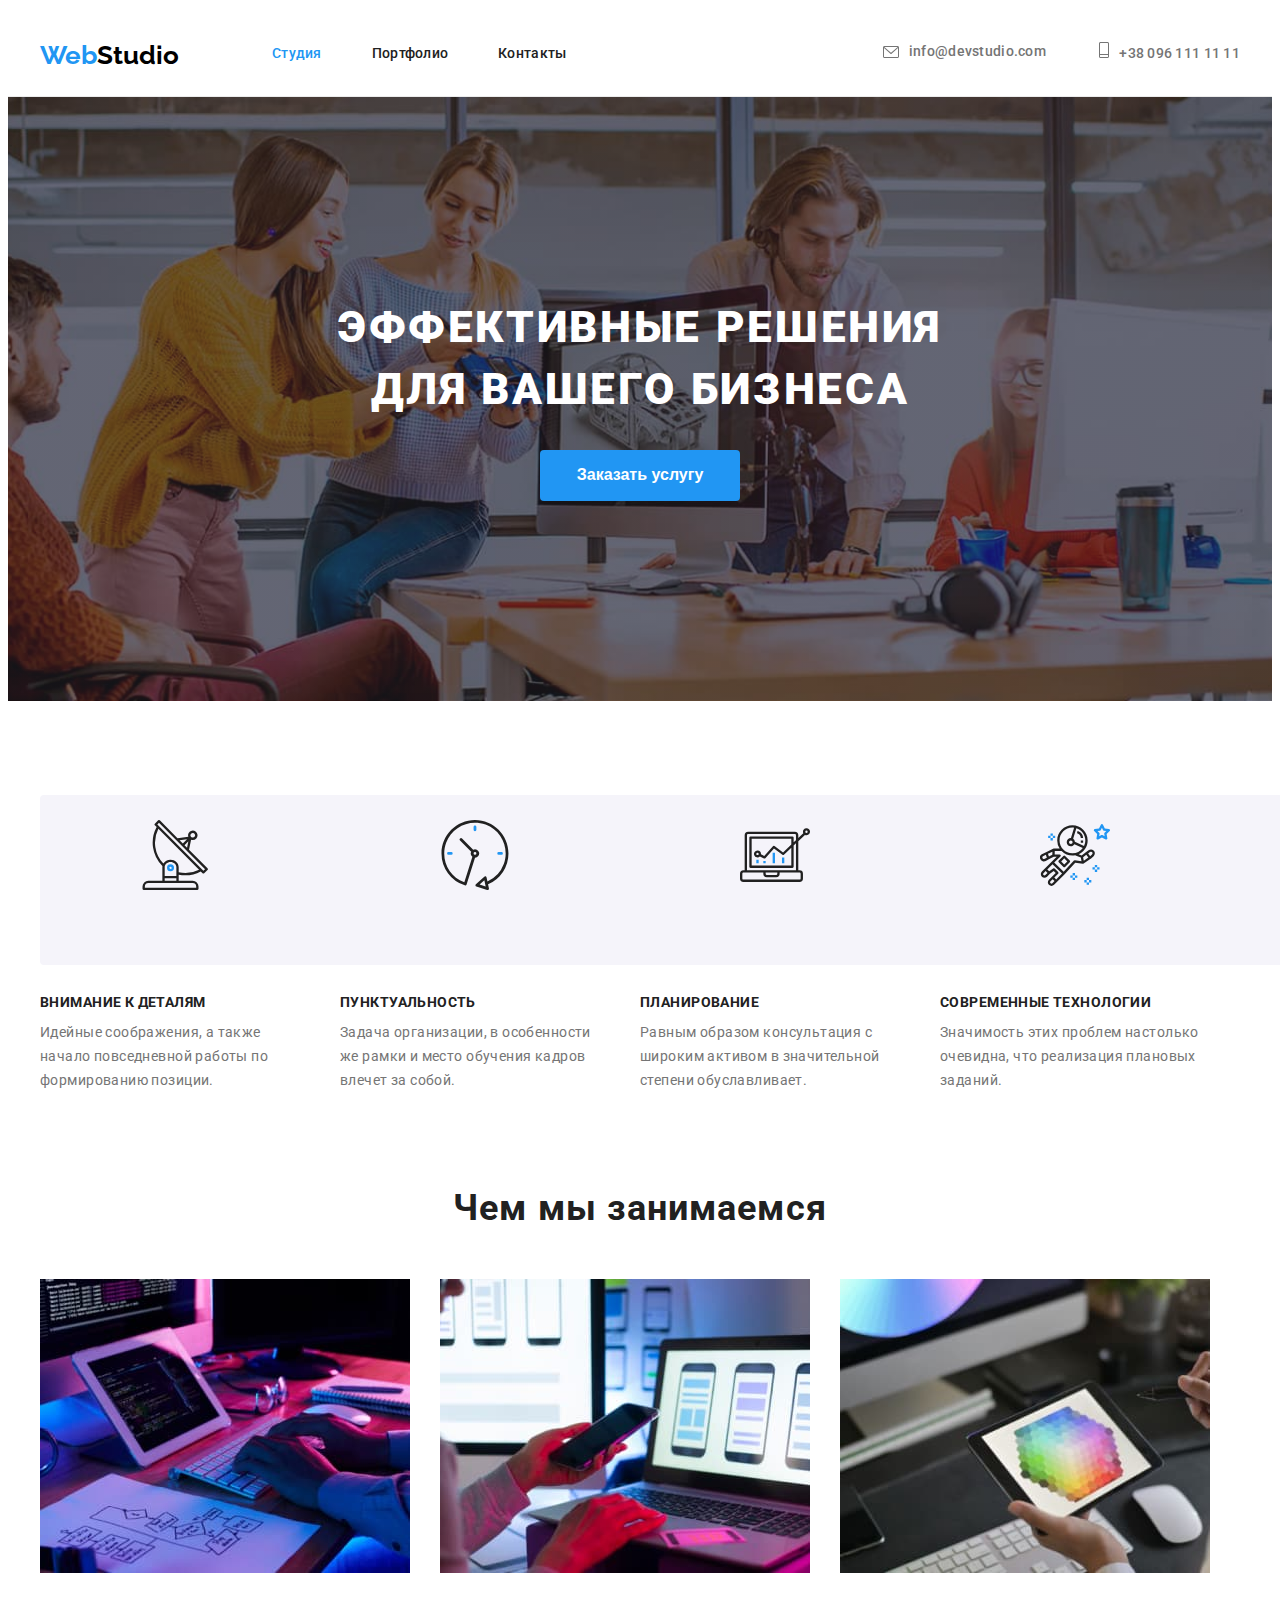
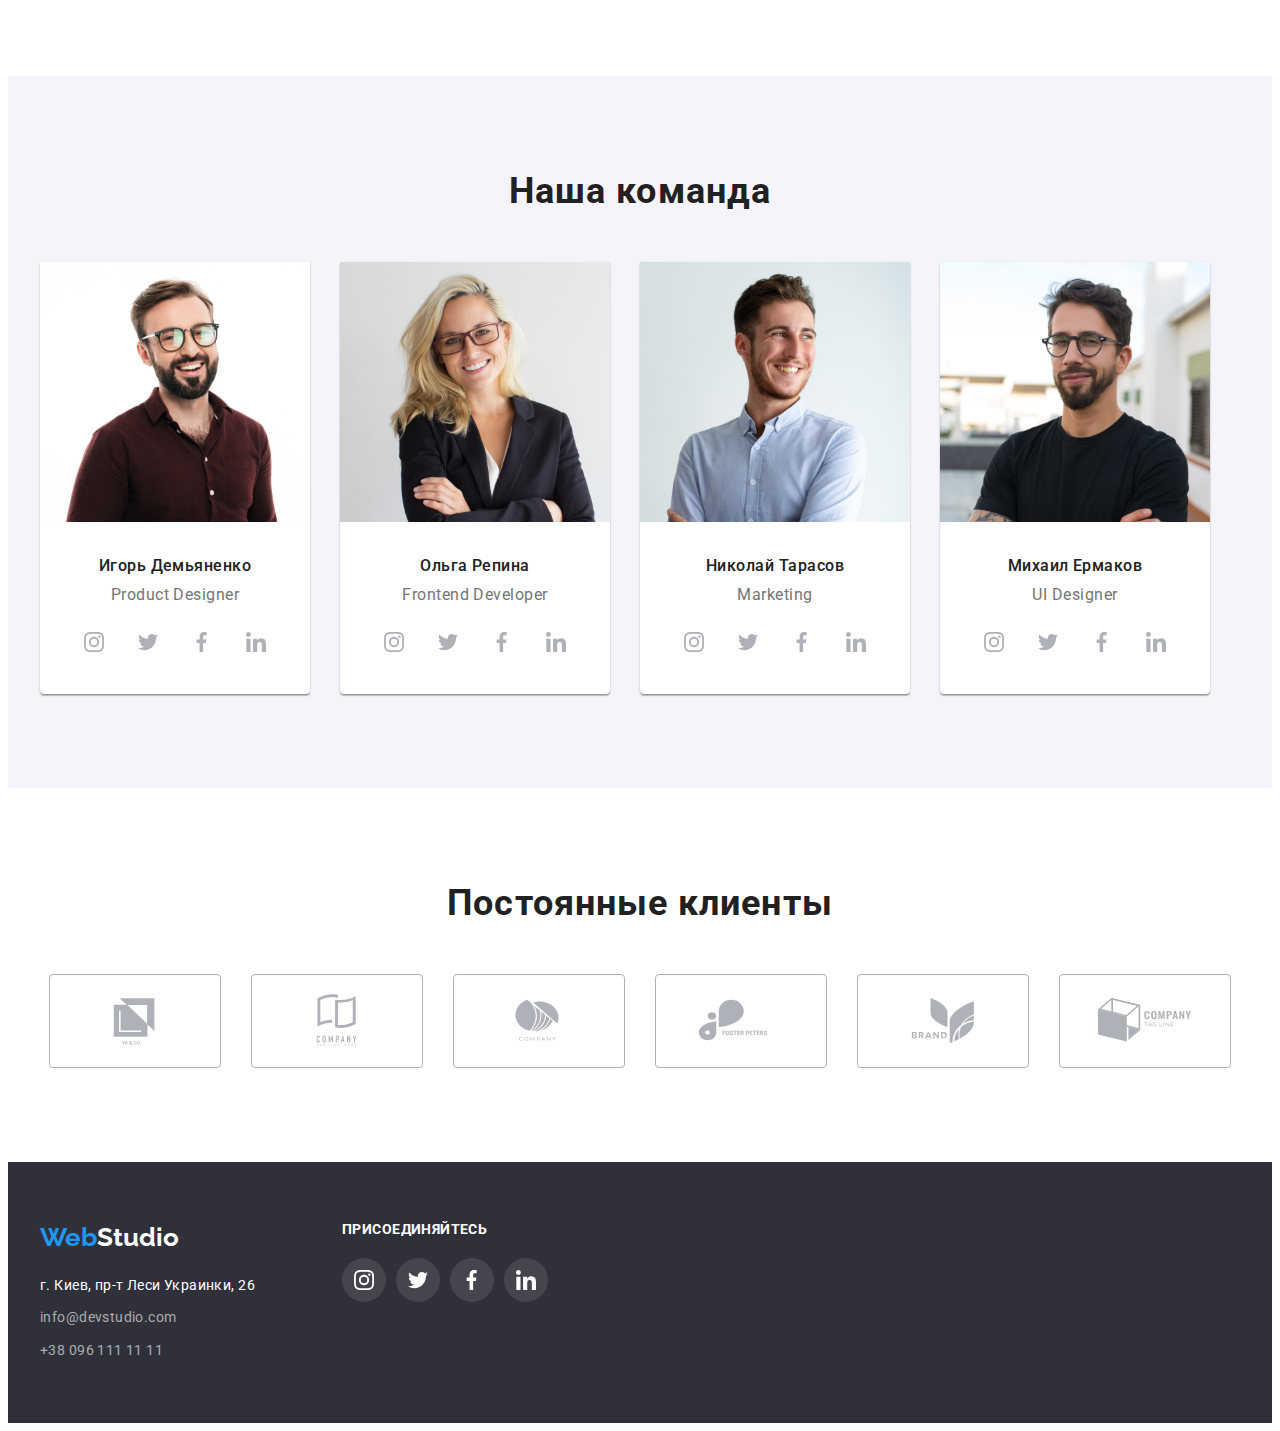
==== commit 8866d6d8: "вносит правки" ====
--- a/index.html
+++ b/index.html
@@ -333,11 +333,12 @@
 <!--Футер-->
 <footer class="footer">
     <div class="container footer-container">
+        <div>
     <a href="./index.html" class="logo footer-logo">
         <span class="web" lang="en">Web</span><span lang="en" class="studio">Studio</span>
     </a>
     <ul class="footer-list">
-        <li><address class="address">г. Киев, пр-т Леси Украинки, 26</address></li>
+        <li><address class="address"><a class="map-link" href="https://goo.gl/maps/mbySBSFmMzTaM3LG6" target="_blank">г. Киев, пр-т Леси Украинки, 26</a></address></li>
         <li><a href="mailto:info@devstudio.com" class="footer-contacts">info@devstudio.com</a></li>
         <li><a href="tel:+380961111111" class="footer-contacts">+38 096 111 11 11</a></li>
     </ul>
@@ -372,6 +373,7 @@
             </li>
         </ul>
     </div>
+    </div>
 </footer>
 </body>
 </html>--- a/css/styles.css
+++ b/css/styles.css
@@ -277,6 +277,7 @@
   margin-right: 30px;
 }
 .team-list .teammate {
+  background-color: var(--tertiary-text-color);
   box-shadow: 0px 1px 3px rgba(0, 0, 0, 0.12), 0px 1px 1px rgba(0, 0, 0, 0.14),
     0px 2px 1px rgba(0, 0, 0, 0.2);
   border-radius: 0px 0px 4px 4px;
@@ -329,6 +330,7 @@
 .teammate-social-link:focus .teammate-social-icon {
   fill: var(--tertiary-text-color);
 }
+
 /*Clients*/
 .client-title {
   font-weight: bold;
@@ -368,7 +370,6 @@
   background-color: var(--secondary-bg-color);
   padding-top: 60px;
   padding-bottom: 60px;
-  display: flex;
 }
 
 .footer .logo {
@@ -388,6 +389,9 @@
   letter-spacing: 0.03em;
   color: var(--tertiary-text-color);
 }
+.map-link {
+  color: var(--tertiary-text-color);
+}
 .footer-contacts {
   font-size: 14px;
   line-height: 1.71;
@@ -408,9 +412,7 @@
   margin-bottom: 20px;
 }
 .footer-container {
-  width: 231px;
-  margin: 0;
-  padding-right: 0;
+  display: flex;
 }
 .join-container {
   margin-left: 70px;
@@ -502,7 +504,7 @@
   border: 1px solid #eeeeee;
 }
 .project:hover,
-:focus {
+.project:focus {
   box-shadow: 0px 1px 1px rgba(0, 0, 0, 0.12), 0px 4px 4px rgba(0, 0, 0, 0.06),
     1px 4px 6px rgba(0, 0, 0, 0.16);
 }
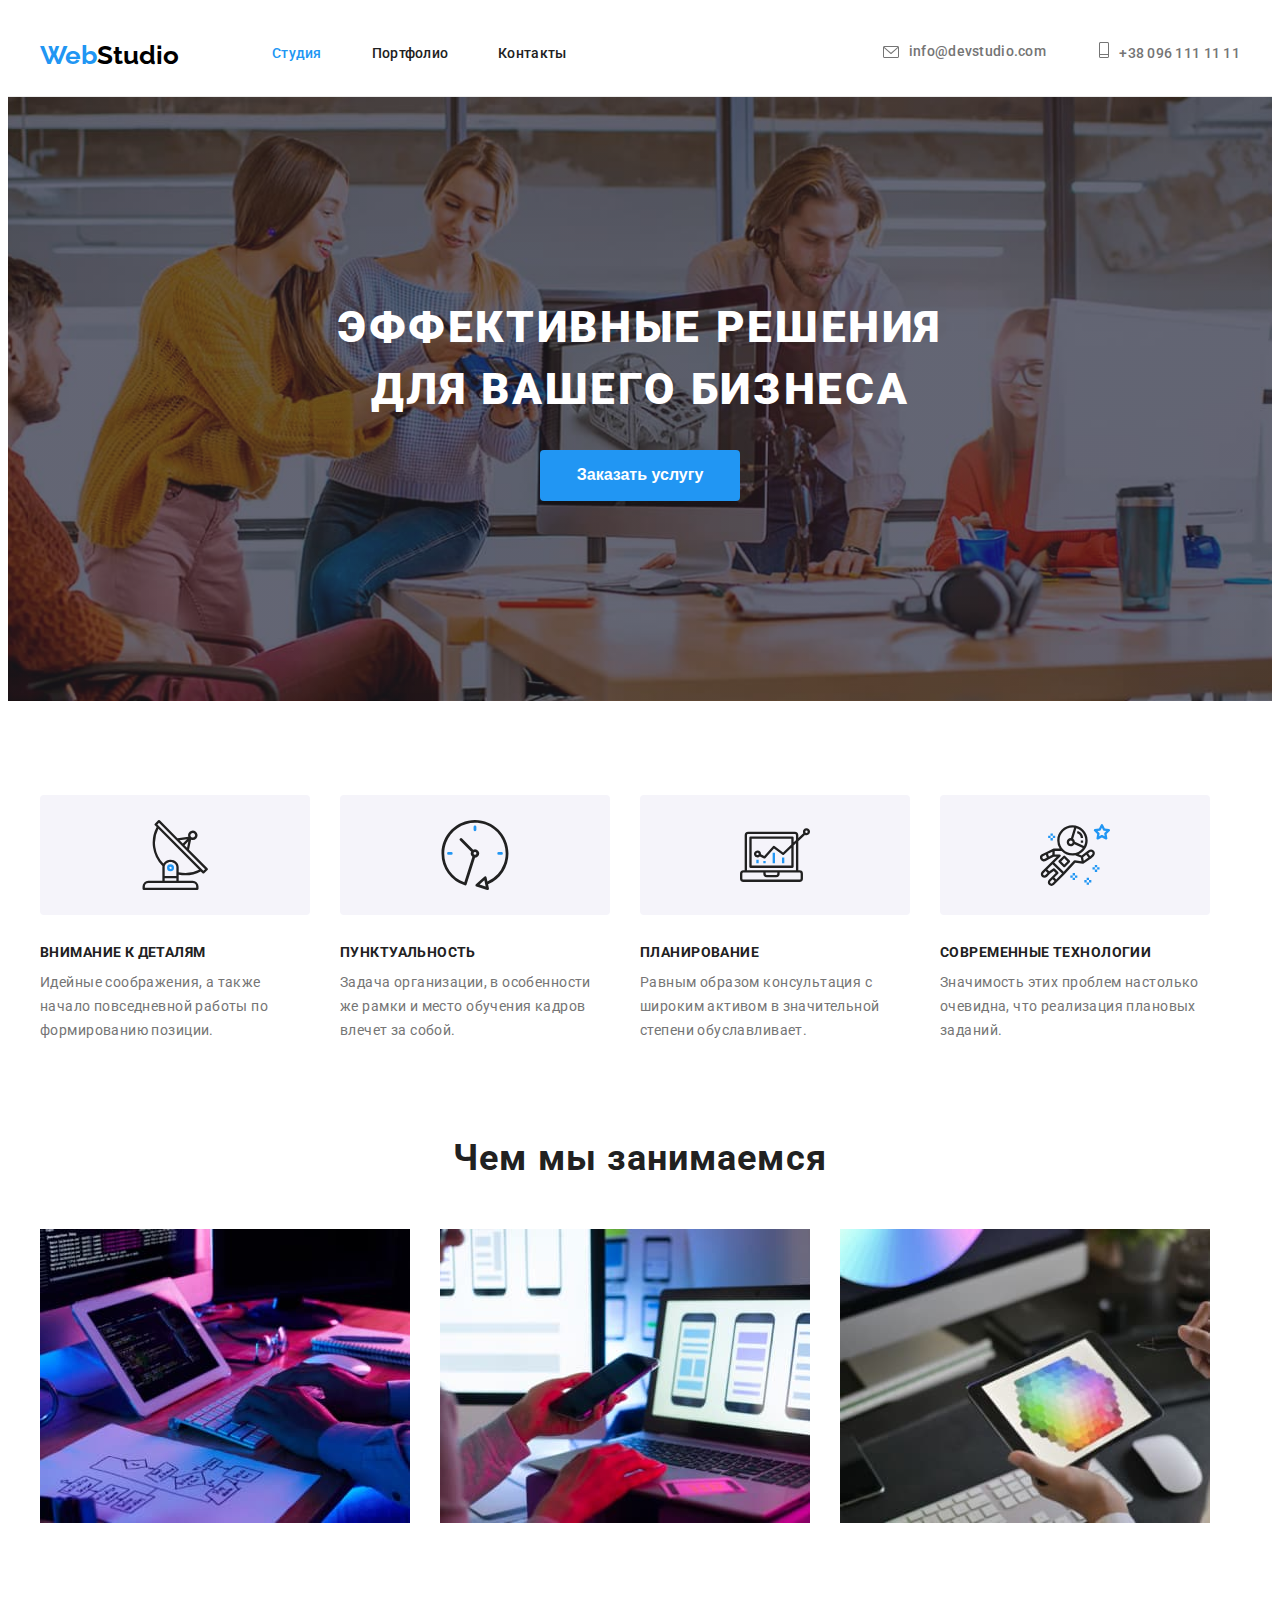
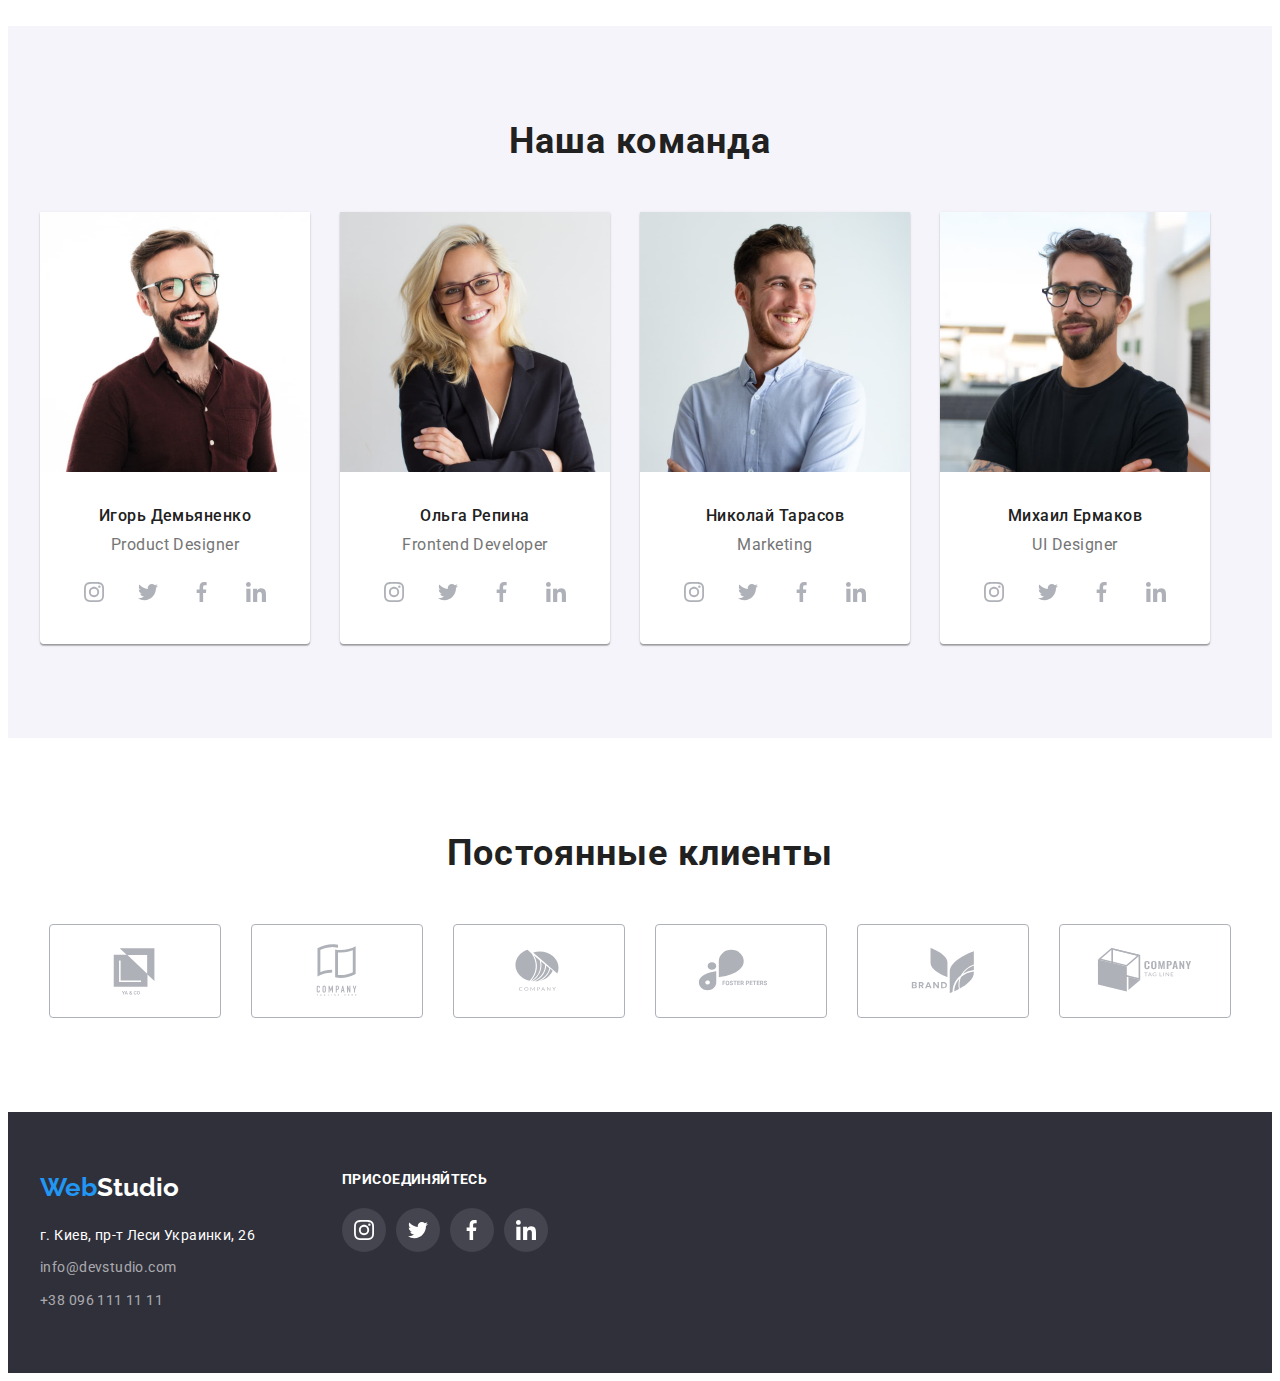
==== commit c8b0be0d: "вносит правки" ====
--- a/index.html
+++ b/index.html
@@ -64,7 +64,7 @@
         <ul class="features-list">
             <li>
                 <div class="icon-box">
-                    <svg class="icon-antenna">
+                    <svg class="icon-antenna icon-features">
                         <use href="./images/icons.svg#icon-antenna" width="70" height="70"></use>
                     </svg>
                 </div>
@@ -75,7 +75,7 @@
             </li>
             <li>
                 <div class="icon-box">
-                    <svg class="icon-antenna">
+                    <svg class="icon-antenna icon-features">
                         <use href="./images/icons.svg#icon-clock" width="70" height="70"></use>
                     </svg>
                 </div>
@@ -86,7 +86,7 @@
             </li>
             <li>
                 <div class="icon-box">
-                    <svg class="icon-antenna">
+                    <svg class="icon-antenna icon-features">
                         <use href="./images/icons.svg#icon-laptop" width="70" height="70"></use>
                     </svg>
                 </div>
@@ -97,7 +97,7 @@
             </li>
             <li>
                 <div class="icon-box">
-                    <svg class="icon-antenna">
+                    <svg class="icon-antenna icon-features">
                         <use href="./images/icons.svg#icon-astronaut" width="70" height="70"></use>
                     </svg>
                 </div>
--- a/css/styles.css
+++ b/css/styles.css
@@ -226,15 +226,19 @@
   margin-bottom: 10px;
 }
 .icon-box {
+  display: flex;
+  justify-content: center;
   width: 270px;
   height: 120px;
-  padding-top: 25px;
-  padding-bottom: 25px;
-  padding-left: 100px;
-  padding-right: 100px;
   margin-bottom: 30px;
   border-radius: 4px;
   background-color: var(--tertiary-bg-color);
+}
+.icon-features {
+  width: 70px;
+  height: 70px;
+  margin: 0;
+  align-self: center;
 }
 /*Work*/
 .work,
